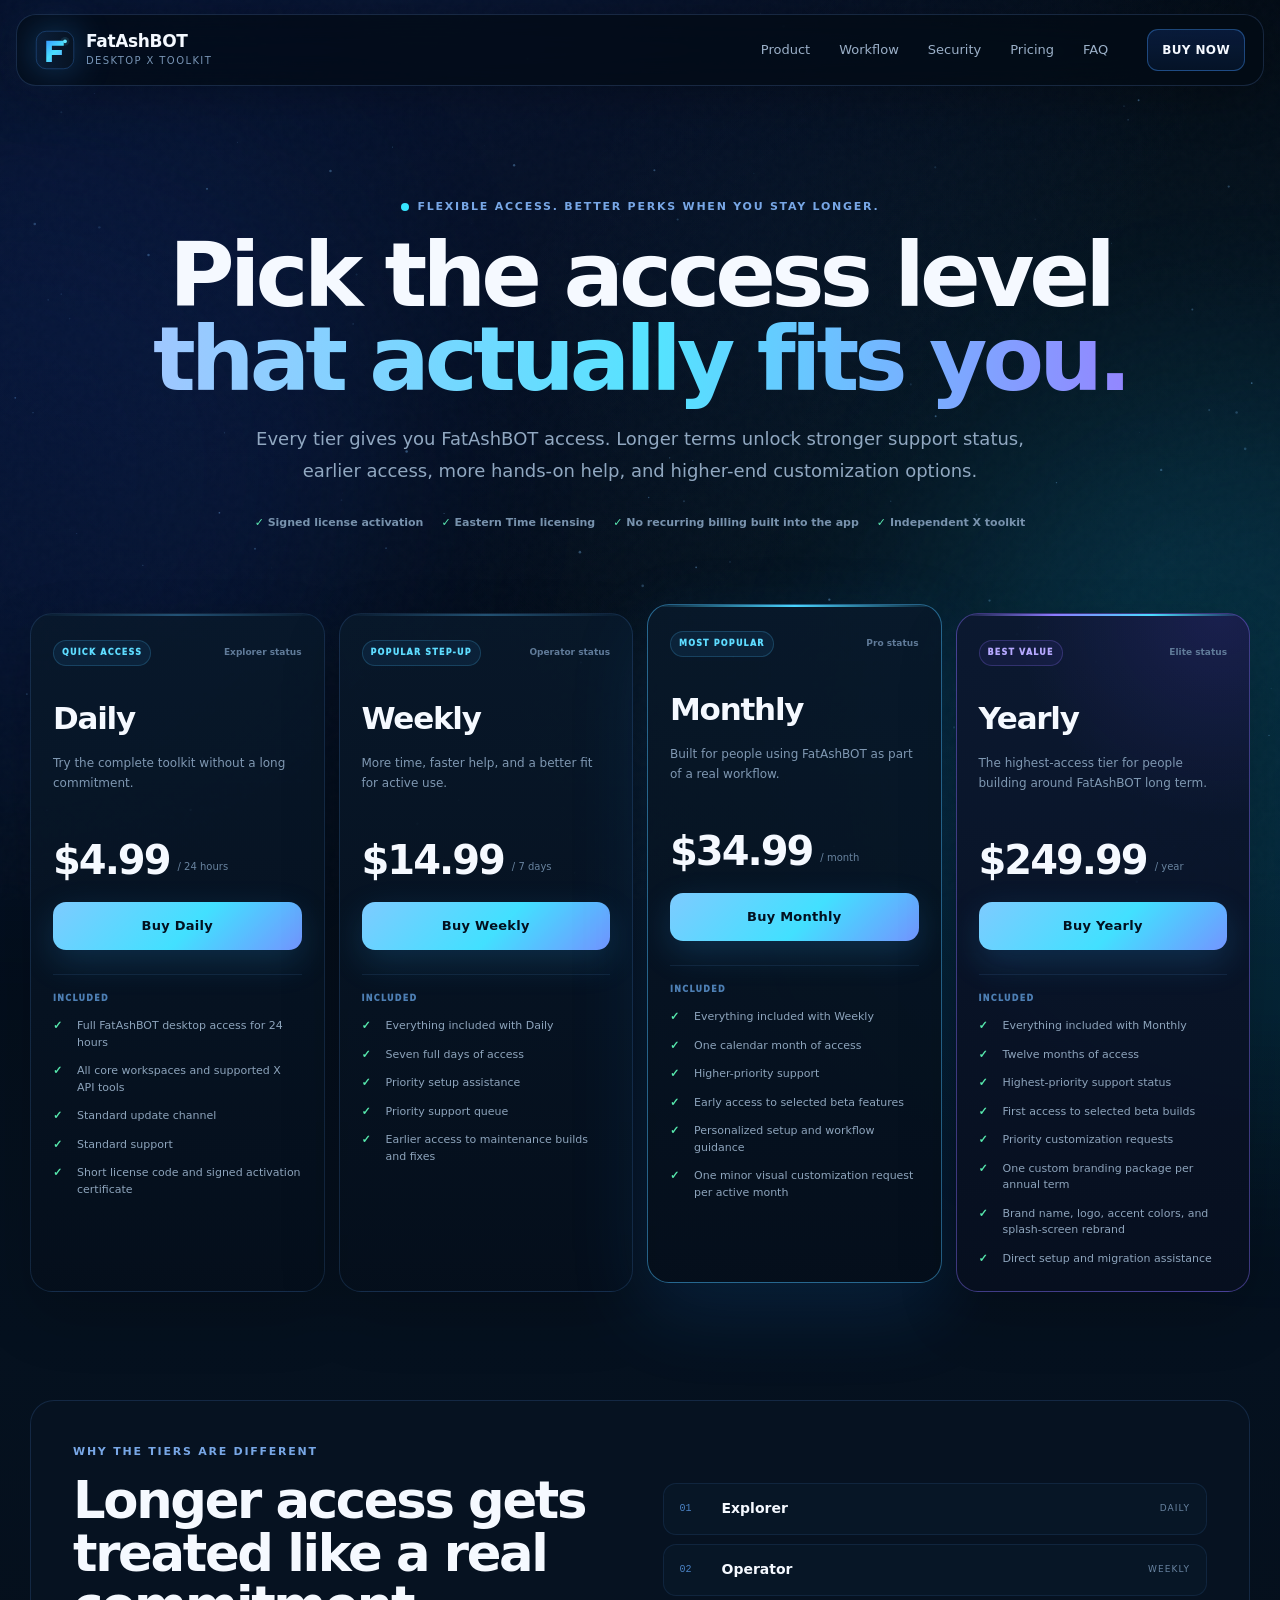
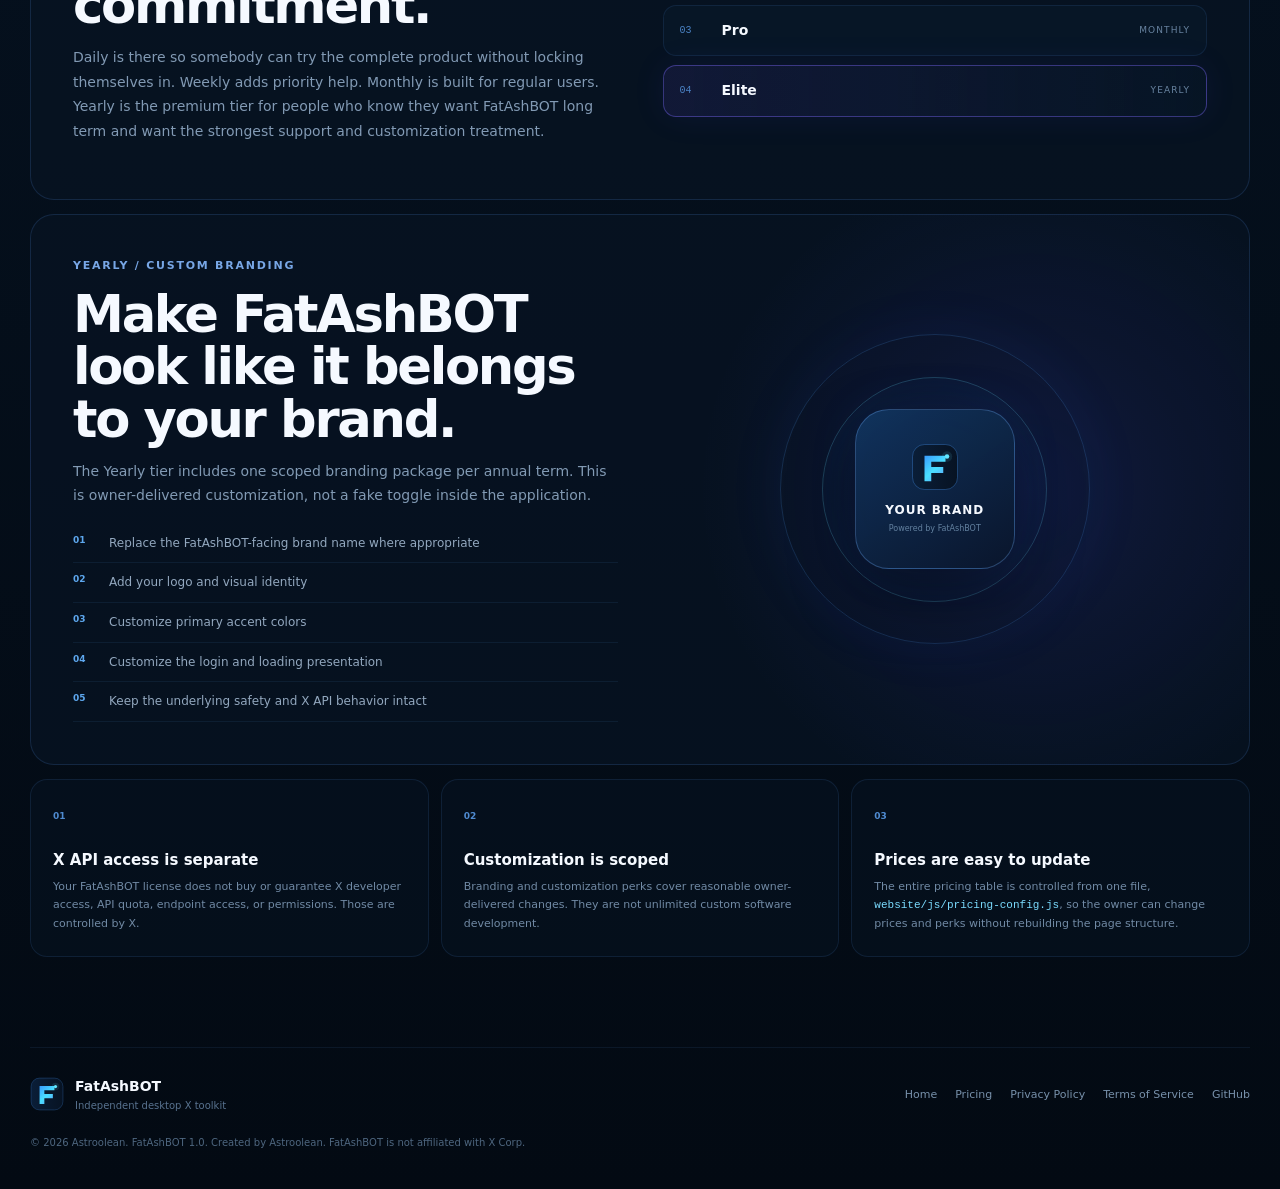
==== website/pricing/index.html @ 31c079de "Add files via upload" ====
<!doctype html>
<html lang="en">
<head>
  <meta charset="utf-8">
  <meta name="author" content="Astroolean">
  <meta name="viewport" content="width=device-width, initial-scale=1">
  <meta name="theme-color" content="#061120">
  <meta name="description" content="Choose FatAshBOT access from Daily, Weekly, Monthly, and Yearly licensing tiers, with better support, customization, and brand services at longer terms.">
  <meta property="og:title" content="FatAshBOT Pricing">
  <meta property="og:description" content="Flexible FatAshBOT licensing from one day to one year, with premium perks for longer-term users.">
  <meta property="og:type" content="website">
  <meta property="og:url" content="https://astroolean.github.io/website/pricing/">
  <meta property="og:image" content="https://astroolean.github.io/website/assets/og-card.svg">
  <link rel="canonical" href="https://astroolean.github.io/website/pricing/">
  <title>Pricing — FatAshBOT 1.0 by Astroolean</title>
  <link rel="icon" href="../assets/favicon.svg" type="image/svg+xml">
  <link rel="stylesheet" href="../css/styles.css">
</head>
<body>
  <div class="page-noise" aria-hidden="true"></div>
  <canvas id="starfield" aria-hidden="true"></canvas>
  <div class="aurora aurora-a" aria-hidden="true"></div>
  <div class="aurora aurora-b" aria-hidden="true"></div>

  <header class="site-header">
    <a class="brand" href="../../index.html" aria-label="FatAshBOT home">
      <img src="../assets/logo.svg" alt="" width="40" height="40">
      <span><strong>FatAshBOT</strong><small>Desktop X Toolkit</small></span>
    </a>
    <nav class="nav" aria-label="Primary navigation">
      <a href="../../index.html#product">Product</a>
      <a href="../../index.html#workflow">Workflow</a>
      <a href="../../index.html#security">Security</a>
      <a href="./" aria-current="page">Pricing</a>
      <a href="../../index.html#faq">FAQ</a>
    </nav>
    <a class="header-cta current" href="./">BUY NOW</a>
    <button class="menu-button" type="button" aria-label="Open navigation" aria-expanded="false"><span></span><span></span><span></span></button>
  </header>

  <main class="pricing-main">
    <section class="pricing-hero shell reveal">
      <div class="eyebrow"><span class="pulse"></span> Flexible access. Better perks when you stay longer.</div>
      <h1>Pick the access level<br><span>that actually fits you.</span></h1>
      <p>Every tier gives you FatAshBOT access. Longer terms unlock stronger support status, earlier access, more hands-on help, and higher-end customization options.</p>
      <div class="pricing-trust">
        <span>✓ Signed license activation</span><span>✓ Eastern Time licensing</span><span>✓ No recurring billing built into the app</span><span>✓ Independent X toolkit</span>
      </div>
    </section>

    <section class="pricing-shell shell">
      <div class="pricing-grid" data-pricing-grid></div>
    </section>

    <section class="tier-philosophy shell reveal">
      <div>
        <div class="kicker">WHY THE TIERS ARE DIFFERENT</div>
        <h2>Longer access gets treated like a real commitment.</h2>
        <p>Daily is there so somebody can try the complete product without locking themselves in. Weekly adds priority help. Monthly is built for regular users. Yearly is the premium tier for people who know they want FatAshBOT long term and want the strongest support and customization treatment.</p>
      </div>
      <div class="tier-ladder">
        <div><span>01</span><strong>Explorer</strong><small>Daily</small></div>
        <div><span>02</span><strong>Operator</strong><small>Weekly</small></div>
        <div><span>03</span><strong>Pro</strong><small>Monthly</small></div>
        <div class="active"><span>04</span><strong>Elite</strong><small>Yearly</small></div>
      </div>
    </section>

    <section class="brand-service shell reveal">
      <div class="brand-service-copy">
        <div class="kicker">YEARLY / CUSTOM BRANDING</div>
        <h2>Make FatAshBOT look like it belongs to your brand.</h2>
        <p>The Yearly tier includes one scoped branding package per annual term. This is owner-delivered customization, not a fake toggle inside the application.</p>
        <ul>
          <li><span>01</span>Replace the FatAshBOT-facing brand name where appropriate</li>
          <li><span>02</span>Add your logo and visual identity</li>
          <li><span>03</span>Customize primary accent colors</li>
          <li><span>04</span>Customize the login and loading presentation</li>
          <li><span>05</span>Keep the underlying safety and X API behavior intact</li>
        </ul>
      </div>
      <div class="brand-orbit" aria-hidden="true">
        <div class="brand-orbit-ring ring-a"></div><div class="brand-orbit-ring ring-b"></div>
        <div class="brand-core"><img src="../assets/logo.svg" alt=""><strong>YOUR BRAND</strong><small>Powered by FatAshBOT</small></div>
      </div>
    </section>

    <section class="pricing-notes shell reveal">
      <article><span>01</span><h3>X API access is separate</h3><p>Your FatAshBOT license does not buy or guarantee X developer access, API quota, endpoint access, or permissions. Those are controlled by X.</p></article>
      <article><span>02</span><h3>Customization is scoped</h3><p>Branding and customization perks cover reasonable owner-delivered changes. They are not unlimited custom software development.</p></article>
      <article><span>03</span><h3>Prices are easy to update</h3><p>The entire pricing table is controlled from one file, <code>website/js/pricing-config.js</code>, so the owner can change prices and perks without rebuilding the page structure.</p></article>
    </section>
  </main>

  <div class="purchase-overlay" data-purchase-panel hidden>
    <div class="purchase-dialog" tabindex="-1">
      <button class="dialog-close" type="button" data-close-purchase aria-label="Close">×</button>
      <span class="purchase-kicker">SELECTED ACCESS</span>
      <h2 data-selected-tier>FatAshBOT</h2>
      <p data-selected-detail></p>
      <div class="purchase-callout">Your license is issued through the FatAshBOT Owner License Manager and delivered as a short license code plus signed activation certificate.</div>
      <div class="purchase-actions">
        <a class="button button-primary" data-contact-purchase target="_blank" rel="noreferrer">Contact Astroolean</a>
        <button class="button button-secondary" type="button" data-close-purchase>Keep comparing</button>
      </div>
    </div>
  </div>

  <footer class="site-footer shell">
    <div class="footer-brand"><img src="../assets/logo.svg" alt="" width="34" height="34"><div><strong>FatAshBOT</strong><small>Independent desktop X toolkit</small></div></div>
    <div class="footer-links"><a href="../../index.html">Home</a><a href="./">Pricing</a><a href="../privacy/">Privacy Policy</a><a href="../terms/">Terms of Service</a><a href="https://github.com/astroolean" target="_blank" rel="noreferrer">GitHub</a></div>
    <p>© <span id="year"></span> Astroolean. FatAshBOT 1.0. Created by Astroolean. FatAshBOT is not affiliated with X Corp.</p>
  </footer>

  <script src="../js/pricing-config.js"></script>
  <script src="../js/script.js"></script>
  <script src="../js/pricing.js"></script>
</body>
</html>
---- website/css/styles.css ----
:root {
  --bg: #040b14;
  --bg2: #071323;
  --panel: rgba(8, 21, 37, 0.78);
  --panel-strong: #09192b;
  --line: rgba(98, 160, 255, 0.20);
  --line-strong: rgba(72, 147, 255, 0.45);
  --text: #f5f9ff;
  --muted: #93a9c2;
  --blue: #4c8dff;
  --blue2: #2467ff;
  --cyan: #37e5ff;
  --violet: #786dff;
  --green: #54f0ad;
  --danger: #ff5a78;
  --max: 1220px;
  --radius: 24px;
  --shadow: 0 30px 80px rgba(0,0,0,.45);
}
* { box-sizing: border-box; }
html { scroll-behavior: smooth; }
body {
  margin: 0;
  color: var(--text);
  background:
    radial-gradient(circle at 25% -10%, rgba(39, 99, 255, .18), transparent 30%),
    radial-gradient(circle at 90% 20%, rgba(41, 218, 255, .08), transparent 28%),
    linear-gradient(180deg, #030913 0%, #05111f 48%, #030a13 100%);
  font-family: Inter, ui-sans-serif, system-ui, -apple-system, BlinkMacSystemFont, "Segoe UI", sans-serif;
  line-height: 1.55;
  overflow-x: hidden;
}
a { color: inherit; text-decoration: none; }
button, input { font: inherit; }
::selection { background: rgba(55,229,255,.25); color: #fff; }
.shell { width: min(calc(100% - 40px), var(--max)); margin-inline: auto; }
#starfield { position: fixed; inset: 0; width: 100%; height: 100%; z-index: -5; opacity: .6; }
.page-noise { position: fixed; inset: 0; pointer-events:none; z-index:-1; opacity:.025; background-image:url("data:image/svg+xml,%3Csvg viewBox='0 0 160 160' xmlns='http://www.w3.org/2000/svg'%3E%3Cfilter id='n'%3E%3CfeTurbulence type='fractalNoise' baseFrequency='.85' numOctaves='3' stitchTiles='stitch'/%3E%3C/filter%3E%3Crect width='100%25' height='100%25' filter='url(%23n)' opacity='.8'/%3E%3C/svg%3E"); }
.aurora { position: fixed; width: 720px; height: 720px; border-radius:50%; filter: blur(120px); z-index:-4; opacity:.11; pointer-events:none; }
.aurora-a { background:#2058ff; top:12%; left:-340px; }
.aurora-b { background:#00c9ff; right:-360px; top:44%; }
.site-header {
  width: min(calc(100% - 32px), 1320px);
  height: 72px;
  margin: 14px auto 0;
  padding: 0 18px;
  display:flex; align-items:center; gap:28px;
  border:1px solid rgba(119,166,255,.18);
  background:rgba(3,11,21,.76);
  backdrop-filter: blur(22px) saturate(1.2);
  border-radius:20px;
  position: sticky; top: 12px; z-index: 100;
  box-shadow: 0 12px 50px rgba(0,0,0,.25);
}
.brand { display:flex; align-items:center; gap:11px; min-width:220px; }
.brand img { filter: drop-shadow(0 0 18px rgba(51,156,255,.35)); }
.brand span { display:flex; flex-direction:column; line-height:1.05; }
.brand strong { font-size:17px; letter-spacing:-.02em; }
.brand small { color:#7894b4; font-size:10px; text-transform:uppercase; letter-spacing:.14em; margin-top:5px; }
.nav { margin-left:auto; display:flex; gap:7px; }
.nav a { color:#9bb0c8; font-size:13px; padding:10px 11px; border-radius:10px; transition:.2s ease; }
.nav a:hover { color:#fff; background:rgba(71,128,255,.10); }
.header-cta { font-size:12px; font-weight:800; letter-spacing:.03em; padding:11px 14px; border-radius:11px; border:1px solid rgba(70,155,255,.38); background:linear-gradient(180deg,rgba(45,112,255,.16),rgba(45,112,255,.08)); }
.menu-button { display:none; width:42px;height:42px;border:0;border-radius:10px;background:rgba(255,255,255,.06);padding:10px; }
.menu-button span { display:block;height:2px;background:#cfe3ff;margin:4px 0;border-radius:2px; }
.hero { min-height: 760px; display:grid; grid-template-columns: 1.02fr .98fr; gap:52px; align-items:center; padding:92px 0 74px; }
.hero-copy { position:relative; z-index:2; }
.eyebrow, .kicker { display:flex; align-items:center; gap:9px; color:#78a7e6; font-size:11px; font-weight:800; letter-spacing:.16em; text-transform:uppercase; }
.pulse { width:8px;height:8px;border-radius:50%;background:var(--cyan); box-shadow:0 0 0 0 rgba(55,229,255,.45); animation:pulse 2.2s infinite; }
@keyframes pulse { 70%{box-shadow:0 0 0 8px rgba(55,229,255,0)} 100%{box-shadow:0 0 0 0 rgba(55,229,255,0)} }
.hero h1 { margin:18px 0 22px; font-size: clamp(54px, 6.5vw, 88px); line-height:.94; letter-spacing:-.055em; max-width:780px; }
.hero h1 span { background:linear-gradient(90deg,#a6cbff 5%,#55ddff 55%,#7e8dff 100%); -webkit-background-clip:text; background-clip:text; color:transparent; text-shadow:0 0 50px rgba(70,163,255,.10); }
.hero-lead { max-width:680px; color:#9bb0c7; font-size:18px; line-height:1.75; }
.hero-actions { display:flex; gap:12px; flex-wrap:wrap; margin:30px 0 30px; }
.button { display:inline-flex; align-items:center; justify-content:center; min-height:48px; padding:0 19px; border-radius:13px; font-size:13px; font-weight:850; letter-spacing:.02em; transition: transform .2s ease, border-color .2s ease, box-shadow .2s ease; }
.button:hover { transform:translateY(-2px); }
.button-primary { color:#031120; background:linear-gradient(135deg,#7ecbff,#42e0ff 55%,#7395ff); box-shadow:0 12px 34px rgba(46,173,255,.18); }
.button-secondary { border:1px solid rgba(103,160,255,.28); background:rgba(12,30,51,.55); color:#c8d9ef; }
.hero-trust { display:flex; gap:18px; flex-wrap:wrap; color:#7790aa; font-size:11px; font-weight:700; }
.hero-trust span { display:flex;align-items:center;gap:7px; }
.hero-trust i { width:5px;height:5px;border-radius:50%;background:#3fcaff;box-shadow:0 0 10px rgba(63,202,255,.8); }
.signal-strip { border-top:1px solid rgba(73,134,220,.12);border-bottom:1px solid rgba(73,134,220,.12);background:rgba(5,15,27,.58);overflow:hidden; }
.signal-track { max-width:1400px;margin:auto;min-height:56px;display:flex;align-items:center;justify-content:space-around;gap:16px;padding:0 20px;color:#547391;font-size:10px;font-weight:850;letter-spacing:.18em;white-space:nowrap }.signal-track b{color:#1b6c9a;font-size:6px}
.section { padding:118px 0; }
.section-heading { max-width:760px; margin-bottom:42px; }.section-heading h2,.detail-copy h2,.cta-section h2{font-size:clamp(38px,5vw,62px);line-height:1.02;letter-spacing:-.045em;margin:14px 0 18px}.section-heading p,.detail-copy>p,.cta-section p{color:#8fa6bf;font-size:17px;line-height:1.75}
.feature-grid { display:grid;grid-template-columns:repeat(4,1fr);gap:12px; }.feature-card{min-height:220px;padding:22px;border:1px solid var(--line);background:linear-gradient(180deg,rgba(9,25,44,.76),rgba(6,17,30,.78));border-radius:18px;position:relative;overflow:hidden;transition:.25s ease}.feature-card:after{content:"";position:absolute;inset:auto 0 0;height:2px;background:linear-gradient(90deg,transparent,rgba(67,204,255,.55),transparent);opacity:0;transition:.25s}.feature-card:hover{transform:translateY(-4px);border-color:rgba(72,165,255,.38);box-shadow:0 20px 48px rgba(0,0,0,.25)}.feature-card:hover:after{opacity:1}.feature-index{color:#4b8edb;font-family:ui-monospace,SFMono-Regular,Menlo,monospace;font-size:11px;font-weight:800}.feature-card h3{font-size:18px;margin:28px 0 9px}.feature-card p{margin:0;color:#7e96b0;font-size:13px;line-height:1.7}
.workflow-board { position:relative; display:grid;gap:10px; }.workflow-line{position:absolute;left:25px;top:28px;bottom:28px;width:1px;background:linear-gradient(#3cb8ff,rgba(67,141,255,.16),#5369ff);box-shadow:0 0 18px rgba(58,158,255,.25)}.workflow-board article{position:relative;display:grid;grid-template-columns:50px 1fr;gap:18px;padding:20px 22px 20px 0;border-bottom:1px solid rgba(83,135,203,.11)}.workflow-board article>span{width:50px;height:50px;display:grid;place-items:center;background:#071526;border:1px solid rgba(70,153,255,.30);border-radius:50%;font-size:10px;color:#6ecbff;z-index:2}.workflow-board h3{margin:2px 0 5px;font-size:20px}.workflow-board p{margin:0;color:#7e95af;font-size:14px}
.security-layout { display:grid;grid-template-columns:repeat(4,1fr);gap:12px; }.security-panel{padding:25px;border:1px solid rgba(88,151,236,.16);background:rgba(6,19,34,.74);border-radius:18px}.security-icon{width:40px;height:40px;display:grid;place-items:center;border-radius:11px;background:rgba(52,141,255,.10);border:1px solid rgba(65,163,255,.25);color:#73d5ff;font-size:18px}.security-panel h3{font-size:17px;margin:28px 0 8px}.security-panel p{color:#829ab4;font-size:13px;margin:0;line-height:1.7}.compliance-note{margin-top:14px;padding:22px 24px;border:1px solid rgba(255,190,72,.18);background:linear-gradient(90deg,rgba(86,57,13,.15),rgba(20,22,29,.35));border-radius:18px;display:flex;gap:28px;align-items:center}.compliance-note div{max-width:50%;display:flex;flex-direction:column;gap:4px}.compliance-note span{font-size:9px;color:#ffbd5b;letter-spacing:.16em;font-weight:900}.compliance-note strong{font-size:13px}.compliance-note p{margin:0;color:#9b8e78;font-size:12px}
.architecture-card { border:1px solid rgba(84,150,238,.18);background:radial-gradient(circle at 50% 0%,rgba(50,112,255,.11),transparent 42%),rgba(5,15,27,.68);border-radius:24px;padding:30px;display:flex;align-items:center;gap:25px;box-shadow:inset 0 1px rgba(255,255,255,.025)}.arch-path{width:70px;height:1px;background:linear-gradient(90deg,#4379ff,#45e2ff);position:relative}.arch-path:after{content:"";position:absolute;width:6px;height:6px;border-radius:50%;background:#46dfff;right:-2px;top:-2px;box-shadow:0 0 14px #46dfff}.arch-cluster{flex:1;display:grid;grid-template-columns:repeat(3,1fr);gap:10px}.arch-node{padding:18px;border:1px solid rgba(78,145,232,.17);background:#081728;border-radius:14px;display:flex;flex-direction:column}.arch-user{min-width:210px;padding:26px}.arch-node span{font-size:8px;color:#4484cf;font-weight:900}.arch-node strong{font-size:14px;margin:10px 0 2px}.arch-node small{color:#5f7895;font-size:10px}
.detail-band { display:grid;grid-template-columns:1fr .92fr;gap:70px;align-items:center; }.detail-copy ul{list-style:none;padding:0;margin:28px 0 0;display:grid;gap:12px}.detail-copy li{display:grid;grid-template-columns:30px 1fr;gap:12px;color:#91a6bd;font-size:14px;padding-bottom:12px;border-bottom:1px solid rgba(86,137,203,.10)}.detail-copy li span{color:#49bfff;font-size:9px;font-weight:900;padding-top:3px}.detail-visual{position:relative}.mini-window{border:1px solid rgba(73,149,246,.25);background:linear-gradient(180deg,#0a1b2e,#06111e);border-radius:20px;padding:24px;box-shadow:var(--shadow);position:relative;overflow:hidden}.mini-window:before{content:"";position:absolute;width:260px;height:260px;border-radius:50%;background:#245dff;filter:blur(100px);opacity:.13;right:-100px;top:-110px}.mini-top{display:flex;justify-content:space-between;color:#6b87a4;font-size:9px;text-transform:uppercase;letter-spacing:.12em}.mini-top b{color:#53c9ff}.mini-window h3{font-size:25px;margin:32px 0 10px}.mini-window>p{color:#8199b3;font-size:13px}.mini-rule{height:1px;background:rgba(80,146,230,.14);margin:22px 0 8px}.mini-row{display:flex;justify-content:space-between;padding:12px 0;border-bottom:1px solid rgba(80,146,230,.09);font-size:12px;color:#849ab2}.mini-row strong{color:#ff6b82;font-size:10px;letter-spacing:.08em}.mini-row strong.good{color:#51e7ad}
.faq-list { display:grid;gap:9px; }.faq details{border:1px solid rgba(82,143,222,.14);background:rgba(7,19,34,.72);border-radius:14px;padding:0 18px}.faq summary{cursor:pointer;list-style:none;padding:18px 2px;font-weight:750;font-size:14px;display:flex;justify-content:space-between;align-items:center}.faq summary:after{content:"+";color:#52bfff;font-size:20px;font-weight:400}.faq details[open] summary:after{content:"–"}.faq details p{margin:0 0 20px;color:#8197af;font-size:13px;max-width:900px}.faq summary::-webkit-details-marker{display:none}
.cta-section { margin-top:45px;margin-bottom:80px;padding:46px 48px;border:1px solid rgba(89,164,255,.23);background:radial-gradient(circle at 90% 50%,rgba(49,189,255,.13),transparent 24%),linear-gradient(120deg,rgba(18,48,87,.78),rgba(7,18,31,.92));border-radius:26px;display:flex;align-items:center;justify-content:space-between;gap:30px}.cta-section h2{font-size:clamp(34px,4vw,53px);margin-bottom:14px}.cta-section p{font-size:14px;max-width:700px}
.site-footer { padding:28px 0 38px;border-top:1px solid rgba(80,136,205,.11);display:grid;grid-template-columns:1fr auto;gap:22px;align-items:center}.footer-brand{display:flex;align-items:center;gap:11px}.footer-brand div{display:flex;flex-direction:column}.footer-brand strong{font-size:14px}.footer-brand small{color:#58728f;font-size:10px}.footer-links{display:flex;gap:18px;color:#7790aa;font-size:11px}.footer-links a:hover{color:#fff}.site-footer>p{grid-column:1/-1;margin:0;color:#4e667f;font-size:10px}
.reveal { opacity:0; transform:translateY(18px); transition:opacity .7s ease,transform .7s ease; }.reveal.visible{opacity:1;transform:none}
.legal-page { min-height:100vh; padding:72px 0; }.legal-wrap{max-width:850px;margin:auto;padding:0 24px}.legal-back{display:inline-flex;align-items:center;gap:8px;color:#79b7ef;font-size:12px;margin-bottom:35px}.legal-wrap h1{font-size:48px;letter-spacing:-.04em;margin:0 0 12px}.legal-updated{color:#6f86a1;font-size:12px}.legal-wrap article{margin-top:35px;border:1px solid rgba(78,143,230,.17);background:rgba(7,20,35,.78);border-radius:20px;padding:30px}.legal-wrap h2{font-size:18px;margin:28px 0 8px}.legal-wrap h2:first-child{margin-top:0}.legal-wrap p,.legal-wrap li{color:#8da2ba;font-size:14px;line-height:1.8}.legal-wrap a{color:#60c8ff}
@media(max-width:1050px){.nav{display:none}.hero{grid-template-columns:1fr;padding-top:70px}.hero-copy{max-width:820px}.feature-grid,.security-layout{grid-template-columns:repeat(2,1fr)}.detail-band{grid-template-columns:1fr}.architecture-card{flex-direction:column;align-items:stretch}.arch-path{width:1px;height:45px;margin:auto;background:linear-gradient(#4379ff,#45e2ff)}.arch-path:after{right:-2px;top:auto;bottom:-2px}.arch-user{min-width:0}.menu-button{display:block;margin-left:auto}.header-cta{display:none}.site-header.open .nav{position:absolute;display:flex;flex-direction:column;left:12px;right:12px;top:78px;padding:12px;border:1px solid rgba(93,155,240,.2);background:#06111f;border-radius:14px;box-shadow:0 20px 50px rgba(0,0,0,.4)}}
@media(max-width:720px){.shell{width:min(calc(100% - 24px),var(--max))}.site-header{width:calc(100% - 18px);height:64px;margin-top:8px}.brand small{display:none}.hero{min-height:auto;padding:64px 0}.hero h1{font-size:clamp(49px,15vw,70px)}.hero-lead{font-size:15px}.hero-trust{display:grid;grid-template-columns:1fr 1fr}.feature-grid,.security-layout,.arch-cluster{grid-template-columns:1fr}.section{padding:78px 0}.section-heading h2,.detail-copy h2,.cta-section h2{font-size:38px}.compliance-note{flex-direction:column;align-items:flex-start}.compliance-note div{max-width:none}.architecture-card{padding:18px}.cta-section{padding:30px 24px;flex-direction:column;align-items:flex-start}.site-footer{grid-template-columns:1fr}.footer-links{flex-wrap:wrap}.signal-track{justify-content:flex-start;overflow:hidden}.hero-actions .button{width:100%}}
@media(prefers-reduced-motion:reduce){html{scroll-behavior:auto}.pulse{animation:none}.reveal{opacity:1;transform:none;transition:none}}

/* Product signal hero, intentionally not a mock application screenshot. */
.hero-signal{position:relative;min-height:540px;display:grid;place-items:center}.signal-halo{position:absolute;width:78%;height:72%;border-radius:50%;background:radial-gradient(circle,rgba(41,146,255,.24),rgba(45,89,255,.06) 45%,transparent 72%);filter:blur(38px)}.signal-card{position:relative;width:100%;max-width:560px;padding:28px;border:1px solid rgba(111,174,255,.25);background:linear-gradient(160deg,rgba(11,30,51,.94),rgba(4,13,24,.96));border-radius:26px;box-shadow:0 42px 100px rgba(0,0,0,.48),inset 0 1px rgba(255,255,255,.04);overflow:hidden}.signal-card:before{content:"";position:absolute;inset:0;background:linear-gradient(120deg,transparent 0 42%,rgba(75,204,255,.045) 50%,transparent 58%);pointer-events:none}.signal-card-head{display:flex;align-items:center;justify-content:space-between;padding-bottom:22px;border-bottom:1px solid rgba(95,154,234,.14)}.signal-card-head>div{display:flex;flex-direction:column;gap:4px}.signal-card-head span,.signal-copy small,.signal-access small{color:#4d92d9;font-size:9px;font-weight:900;letter-spacing:.18em}.signal-card-head strong{font-size:14px}.signal-card-head em{font-style:normal;color:#6de8ff;border:1px solid rgba(79,206,255,.25);background:rgba(39,150,255,.08);padding:7px 10px;border-radius:999px;font-size:9px;font-weight:900;letter-spacing:.12em}.signal-main{display:grid;grid-template-columns:94px 1fr;gap:22px;align-items:center;padding:30px 0}.signal-mark-wrap{width:94px;height:94px;border-radius:24px;display:grid;place-items:center;border:1px solid rgba(73,184,255,.28);background:radial-gradient(circle at 30% 20%,rgba(72,200,255,.2),rgba(18,66,124,.4) 42%,rgba(6,20,37,.92));box-shadow:0 0 45px rgba(43,148,255,.14)}.signal-mark-wrap img{width:58px;height:58px;filter:drop-shadow(0 0 20px rgba(70,200,255,.32))}.signal-copy h3{font-size:24px;line-height:1.08;letter-spacing:-.03em;margin:8px 0}.signal-copy p{font-size:12px;color:#7892ad;line-height:1.65;margin:0}.signal-stats{display:grid;grid-template-columns:1fr 1fr;gap:10px}.signal-stats article{padding:17px;border:1px solid rgba(88,150,232,.14);background:rgba(6,20,35,.62);border-radius:14px;display:flex;flex-direction:column;gap:3px}.signal-stats strong{font-size:15px;color:#dff1ff}.signal-stats span{font-size:9px;color:#607d9b;text-transform:uppercase;letter-spacing:.1em}.signal-access{margin-top:18px;padding:16px 17px;border:1px solid rgba(66,204,255,.2);background:linear-gradient(90deg,rgba(33,121,210,.12),rgba(31,51,104,.1));border-radius:14px;display:flex;justify-content:space-between;gap:16px;align-items:center}.signal-access>div{display:flex;flex-direction:column;gap:3px}.signal-access strong{font-size:11px}.signal-access a{font-size:10px;font-weight:900;color:#75ddff;text-transform:uppercase;letter-spacing:.08em}.signal-access a span{display:inline-block;margin-left:5px;transition:transform .2s}.signal-access a:hover span{transform:translateX(4px)}

/* Pricing */
.pricing-main{padding-bottom:90px}.pricing-hero{padding:112px 0 56px;text-align:center}.pricing-hero .eyebrow{justify-content:center}.pricing-hero h1{font-size:clamp(54px,7vw,92px);line-height:.94;letter-spacing:-.055em;margin:18px auto 22px;max-width:1000px}.pricing-hero h1 span{background:linear-gradient(90deg,#9fc7ff,#55e3ff 52%,#9386ff);-webkit-background-clip:text;background-clip:text;color:transparent}.pricing-hero>p{max-width:820px;margin:0 auto;color:#91a8c1;font-size:18px;line-height:1.75}.pricing-trust{margin:28px auto 0;display:flex;justify-content:center;gap:18px;flex-wrap:wrap;color:#7892ad;font-size:11px;font-weight:750}.pricing-trust span::first-letter{color:#5be8b1}.pricing-shell{padding:25px 0 88px}.pricing-grid{display:grid;grid-template-columns:repeat(4,1fr);gap:14px;align-items:stretch}.price-card{position:relative;min-width:0;padding:26px 22px 24px;border:1px solid rgba(93,153,235,.17);background:linear-gradient(180deg,rgba(9,25,43,.88),rgba(5,15,27,.9));border-radius:22px;box-shadow:0 24px 60px rgba(0,0,0,.18);overflow:hidden}.price-card:before{content:"";position:absolute;inset:0 0 auto;height:2px;background:linear-gradient(90deg,transparent,rgba(85,191,255,.35),transparent)}.price-card.featured{border-color:rgba(73,191,255,.48);transform:translateY(-9px);box-shadow:0 28px 80px rgba(22,111,202,.16)}.price-card.featured:before{background:linear-gradient(90deg,transparent,#49d5ff,transparent)}.price-card.premium{border-color:rgba(136,112,255,.42);background:radial-gradient(circle at 90% 0%,rgba(110,74,255,.14),transparent 28%),linear-gradient(180deg,rgba(12,24,48,.94),rgba(7,15,31,.93))}.price-card.premium:before{background:linear-gradient(90deg,transparent,#8c7bff,#4bdcff,transparent)}.price-card-top{display:flex;justify-content:space-between;gap:10px;align-items:center}.price-badge{font-size:8px;font-weight:950;letter-spacing:.15em;color:#5edcff;border:1px solid rgba(80,198,255,.2);background:rgba(54,160,255,.08);padding:6px 8px;border-radius:999px}.price-card.premium .price-badge{color:#b6a9ff;border-color:rgba(143,118,255,.25);background:rgba(115,85,255,.08)}.tier-status{font-size:9px;color:#607b99;font-weight:800}.price-card h2{font-size:31px;letter-spacing:-.04em;margin:28px 0 7px}.tier-kicker{min-height:64px;color:#7f98b2;font-size:12px;line-height:1.65}.price-line{display:flex;align-items:flex-end;gap:8px;margin:22px 0}.price-line strong{font-size:40px;line-height:1;letter-spacing:-.05em}.price-line span{font-size:10px;color:#68839f;padding-bottom:5px}.tier-buy{width:100%}.perk-divider{height:1px;background:rgba(86,143,218,.13);margin:24px 0 18px}.included-label{font-size:8px;letter-spacing:.16em;font-weight:950;color:#4d7fb4}.perk-list{list-style:none;margin:13px 0 0;padding:0;display:grid;gap:12px}.perk-list li{display:grid;grid-template-columns:17px 1fr;gap:7px;color:#8da4bc;font-size:11px;line-height:1.5}.perk-list li span{color:#57e9ae;font-weight:950}.tier-philosophy,.brand-service{margin-top:20px;padding:42px;border:1px solid rgba(88,151,236,.17);background:rgba(7,20,35,.72);border-radius:24px;display:grid;grid-template-columns:1fr 1fr;gap:45px;align-items:center}.tier-philosophy h2,.brand-service h2{font-size:clamp(34px,4vw,52px);line-height:1.02;letter-spacing:-.045em;margin:14px 0}.tier-philosophy p,.brand-service p{color:#829ab4;font-size:14px;line-height:1.75}.tier-ladder{display:grid;gap:9px}.tier-ladder div{display:grid;grid-template-columns:42px 1fr auto;align-items:center;padding:14px 16px;border:1px solid rgba(79,141,222,.13);background:#071626;border-radius:13px}.tier-ladder span{font-family:ui-monospace,SFMono-Regular,Menlo,monospace;color:#4b83c5;font-size:10px}.tier-ladder strong{font-size:14px}.tier-ladder small{font-size:9px;color:#6883a0;text-transform:uppercase;letter-spacing:.12em}.tier-ladder .active{border-color:rgba(126,105,255,.4);background:linear-gradient(90deg,rgba(79,64,173,.16),rgba(7,22,38,.9));box-shadow:0 0 34px rgba(92,77,255,.08)}.brand-service{margin-top:14px;background:radial-gradient(circle at 82% 50%,rgba(81,77,255,.13),transparent 32%),rgba(7,20,35,.72)}.brand-service ul{list-style:none;padding:0;margin:26px 0 0;display:grid;gap:10px}.brand-service li{display:grid;grid-template-columns:28px 1fr;gap:8px;border-bottom:1px solid rgba(83,140,215,.1);padding-bottom:10px;color:#93a8bf;font-size:12px}.brand-service li span{color:#5ea8ef;font-size:9px;font-weight:900}.brand-orbit{min-height:360px;position:relative;display:grid;place-items:center}.brand-orbit-ring{position:absolute;border-radius:50%;border:1px solid rgba(85,158,255,.18)}.ring-a{width:310px;height:310px;box-shadow:0 0 60px rgba(61,97,255,.07)}.ring-b{width:225px;height:225px;border-color:rgba(105,224,255,.22);box-shadow:inset 0 0 60px rgba(43,183,255,.05)}.brand-core{position:relative;width:160px;height:160px;border-radius:34px;border:1px solid rgba(112,175,255,.3);background:linear-gradient(145deg,rgba(17,53,96,.95),rgba(10,22,43,.96));display:flex;flex-direction:column;justify-content:center;align-items:center;box-shadow:0 25px 65px rgba(0,0,0,.35),0 0 50px rgba(73,121,255,.1)}.brand-core img{width:48px;margin-bottom:10px}.brand-core strong{font-size:12px;letter-spacing:.08em}.brand-core small{font-size:8px;color:#62809f;margin-top:4px}.pricing-notes{display:grid;grid-template-columns:repeat(3,1fr);gap:12px;padding:14px 0 0}.pricing-notes article{padding:22px;border:1px solid rgba(88,148,227,.13);background:rgba(6,18,32,.67);border-radius:17px}.pricing-notes span{font-size:9px;color:#4f8bd1;font-weight:900}.pricing-notes h3{font-size:15px;margin:22px 0 6px}.pricing-notes p{color:#718aa5;font-size:11px;line-height:1.7;margin:0}.pricing-notes code{color:#7bdcff}.purchase-overlay{position:fixed;inset:0;z-index:500;background:rgba(1,7,14,.78);backdrop-filter:blur(14px);display:grid;place-items:center;padding:22px;opacity:0;transition:opacity .18s ease}.purchase-overlay.open{opacity:1}.purchase-overlay[hidden]{display:none}.purchase-dialog{position:relative;width:min(100%,560px);padding:34px;border:1px solid rgba(90,169,255,.3);background:linear-gradient(160deg,#0a1d32,#06101e);border-radius:24px;box-shadow:0 40px 100px rgba(0,0,0,.55);outline:none}.dialog-close{position:absolute;right:16px;top:14px;width:36px;height:36px;border-radius:10px;border:1px solid rgba(104,155,220,.16);background:rgba(255,255,255,.04);color:#9bb4ce;font-size:22px;cursor:pointer}.purchase-kicker{font-size:9px;letter-spacing:.16em;color:#55cfff;font-weight:950}.purchase-dialog h2{font-size:34px;letter-spacing:-.04em;margin:12px 0 8px}.purchase-dialog>p{color:#879fb8;font-size:13px;line-height:1.7}.purchase-callout{margin:22px 0;padding:16px;border:1px solid rgba(67,190,255,.16);background:rgba(36,138,220,.08);border-radius:13px;color:#89a4be;font-size:11px;line-height:1.65}.purchase-actions{display:flex;gap:10px;flex-wrap:wrap}.purchase-actions button{cursor:pointer}

@media(max-width:1180px){.pricing-grid{grid-template-columns:repeat(2,1fr)}.price-card.featured{transform:none}}
@media(max-width:1050px){.hero-signal{min-height:0;max-width:760px;width:100%;margin:auto}.tier-philosophy,.brand-service{grid-template-columns:1fr}.brand-orbit{min-height:300px}}
@media(max-width:720px){.signal-main{grid-template-columns:1fr}.signal-mark-wrap{width:76px;height:76px}.signal-stats{grid-template-columns:1fr 1fr}.signal-access{align-items:flex-start;flex-direction:column}.pricing-hero{padding-top:75px}.pricing-hero h1{font-size:clamp(48px,14vw,68px)}.pricing-hero>p{font-size:15px}.pricing-grid{grid-template-columns:1fr}.price-card{padding:23px}.tier-philosophy,.brand-service{padding:27px 22px}.pricing-notes{grid-template-columns:1fr}.purchase-actions .button{width:100%}}
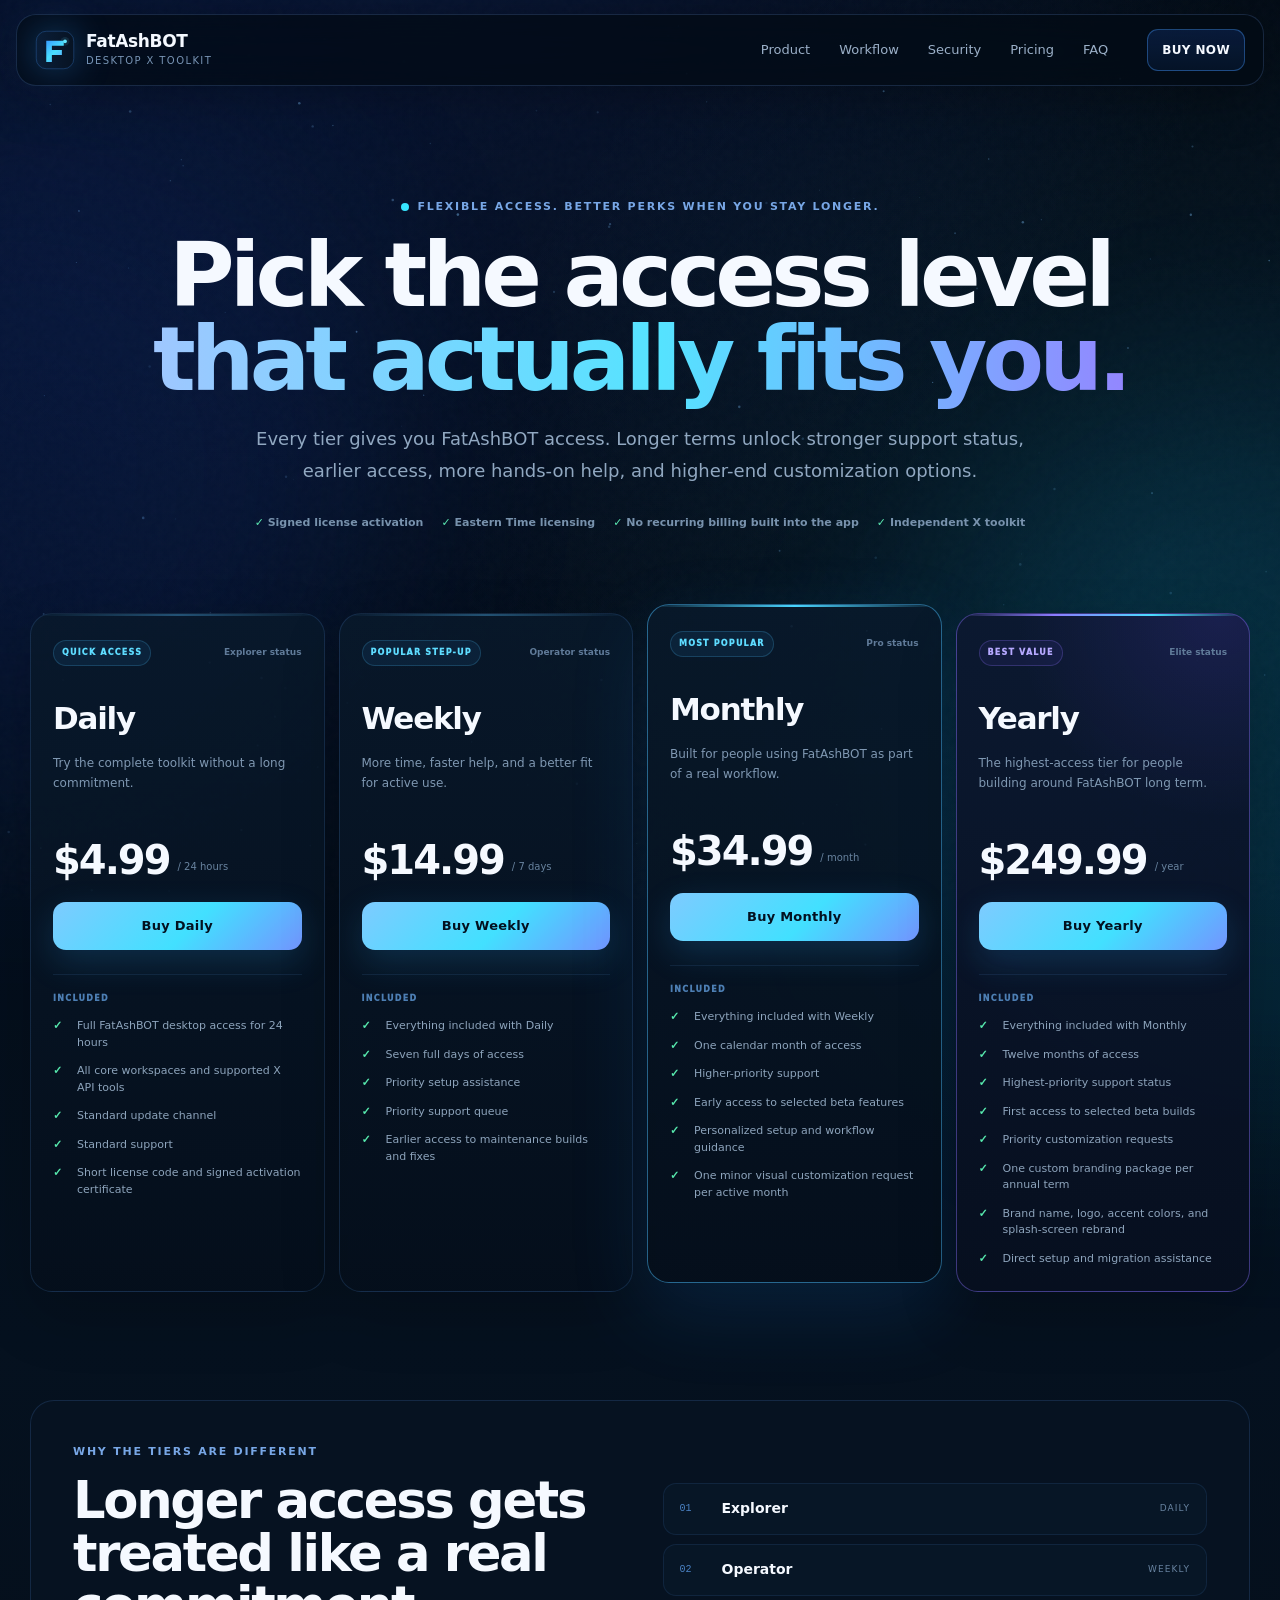
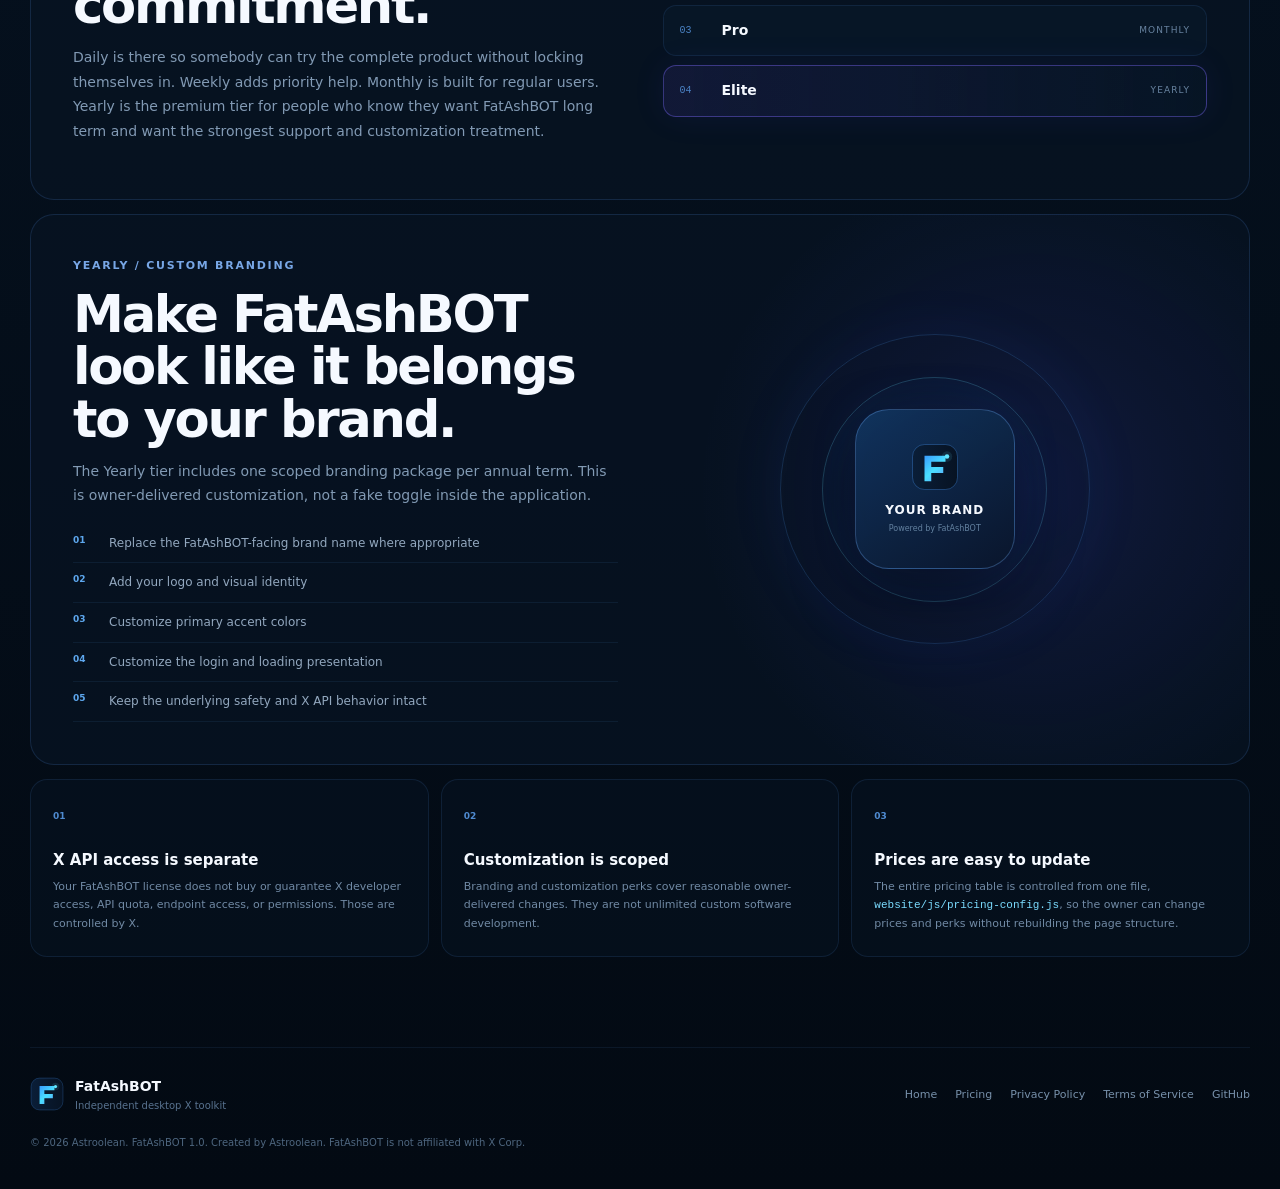
==== commit 9cb68631: "Add files via upload" ====
--- a/website/pricing/index.html
+++ b/website/pricing/index.html
@@ -1,119 +1,12 @@
 <!doctype html>
 <html lang="en">
 <head>
-  <meta charset="utf-8">
-  <meta name="author" content="Astroolean">
-  <meta name="viewport" content="width=device-width, initial-scale=1">
-  <meta name="theme-color" content="#061120">
-  <meta name="description" content="Choose FatAshBOT access from Daily, Weekly, Monthly, and Yearly licensing tiers, with better support, customization, and brand services at longer terms.">
-  <meta property="og:title" content="FatAshBOT Pricing">
-  <meta property="og:description" content="Flexible FatAshBOT licensing from one day to one year, with premium perks for longer-term users.">
-  <meta property="og:type" content="website">
-  <meta property="og:url" content="https://astroolean.github.io/website/pricing/">
-  <meta property="og:image" content="https://astroolean.github.io/website/assets/og-card.svg">
-  <link rel="canonical" href="https://astroolean.github.io/website/pricing/">
-  <title>Pricing — FatAshBOT 1.0 by Astroolean</title>
-  <link rel="icon" href="../assets/favicon.svg" type="image/svg+xml">
-  <link rel="stylesheet" href="../css/styles.css">
+<meta charset="utf-8">
+<meta name="viewport" content="width=device-width,initial-scale=1">
+<meta http-equiv="refresh" content="0; url=../pricing.html">
+<link rel="canonical" href="../pricing.html">
+<title>FatAshBOT | Redirecting</title>
+<script>location.replace('../pricing.html');</script>
 </head>
-<body>
-  <div class="page-noise" aria-hidden="true"></div>
-  <canvas id="starfield" aria-hidden="true"></canvas>
-  <div class="aurora aurora-a" aria-hidden="true"></div>
-  <div class="aurora aurora-b" aria-hidden="true"></div>
-
-  <header class="site-header">
-    <a class="brand" href="../../index.html" aria-label="FatAshBOT home">
-      <img src="../assets/logo.svg" alt="" width="40" height="40">
-      <span><strong>FatAshBOT</strong><small>Desktop X Toolkit</small></span>
-    </a>
-    <nav class="nav" aria-label="Primary navigation">
-      <a href="../../index.html#product">Product</a>
-      <a href="../../index.html#workflow">Workflow</a>
-      <a href="../../index.html#security">Security</a>
-      <a href="./" aria-current="page">Pricing</a>
-      <a href="../../index.html#faq">FAQ</a>
-    </nav>
-    <a class="header-cta current" href="./">BUY NOW</a>
-    <button class="menu-button" type="button" aria-label="Open navigation" aria-expanded="false"><span></span><span></span><span></span></button>
-  </header>
-
-  <main class="pricing-main">
-    <section class="pricing-hero shell reveal">
-      <div class="eyebrow"><span class="pulse"></span> Flexible access. Better perks when you stay longer.</div>
-      <h1>Pick the access level<br><span>that actually fits you.</span></h1>
-      <p>Every tier gives you FatAshBOT access. Longer terms unlock stronger support status, earlier access, more hands-on help, and higher-end customization options.</p>
-      <div class="pricing-trust">
-        <span>✓ Signed license activation</span><span>✓ Eastern Time licensing</span><span>✓ No recurring billing built into the app</span><span>✓ Independent X toolkit</span>
-      </div>
-    </section>
-
-    <section class="pricing-shell shell">
-      <div class="pricing-grid" data-pricing-grid></div>
-    </section>
-
-    <section class="tier-philosophy shell reveal">
-      <div>
-        <div class="kicker">WHY THE TIERS ARE DIFFERENT</div>
-        <h2>Longer access gets treated like a real commitment.</h2>
-        <p>Daily is there so somebody can try the complete product without locking themselves in. Weekly adds priority help. Monthly is built for regular users. Yearly is the premium tier for people who know they want FatAshBOT long term and want the strongest support and customization treatment.</p>
-      </div>
-      <div class="tier-ladder">
-        <div><span>01</span><strong>Explorer</strong><small>Daily</small></div>
-        <div><span>02</span><strong>Operator</strong><small>Weekly</small></div>
-        <div><span>03</span><strong>Pro</strong><small>Monthly</small></div>
-        <div class="active"><span>04</span><strong>Elite</strong><small>Yearly</small></div>
-      </div>
-    </section>
-
-    <section class="brand-service shell reveal">
-      <div class="brand-service-copy">
-        <div class="kicker">YEARLY / CUSTOM BRANDING</div>
-        <h2>Make FatAshBOT look like it belongs to your brand.</h2>
-        <p>The Yearly tier includes one scoped branding package per annual term. This is owner-delivered customization, not a fake toggle inside the application.</p>
-        <ul>
-          <li><span>01</span>Replace the FatAshBOT-facing brand name where appropriate</li>
-          <li><span>02</span>Add your logo and visual identity</li>
-          <li><span>03</span>Customize primary accent colors</li>
-          <li><span>04</span>Customize the login and loading presentation</li>
-          <li><span>05</span>Keep the underlying safety and X API behavior intact</li>
-        </ul>
-      </div>
-      <div class="brand-orbit" aria-hidden="true">
-        <div class="brand-orbit-ring ring-a"></div><div class="brand-orbit-ring ring-b"></div>
-        <div class="brand-core"><img src="../assets/logo.svg" alt=""><strong>YOUR BRAND</strong><small>Powered by FatAshBOT</small></div>
-      </div>
-    </section>
-
-    <section class="pricing-notes shell reveal">
-      <article><span>01</span><h3>X API access is separate</h3><p>Your FatAshBOT license does not buy or guarantee X developer access, API quota, endpoint access, or permissions. Those are controlled by X.</p></article>
-      <article><span>02</span><h3>Customization is scoped</h3><p>Branding and customization perks cover reasonable owner-delivered changes. They are not unlimited custom software development.</p></article>
-      <article><span>03</span><h3>Prices are easy to update</h3><p>The entire pricing table is controlled from one file, <code>website/js/pricing-config.js</code>, so the owner can change prices and perks without rebuilding the page structure.</p></article>
-    </section>
-  </main>
-
-  <div class="purchase-overlay" data-purchase-panel hidden>
-    <div class="purchase-dialog" tabindex="-1">
-      <button class="dialog-close" type="button" data-close-purchase aria-label="Close">×</button>
-      <span class="purchase-kicker">SELECTED ACCESS</span>
-      <h2 data-selected-tier>FatAshBOT</h2>
-      <p data-selected-detail></p>
-      <div class="purchase-callout">Your license is issued through the FatAshBOT Owner License Manager and delivered as a short license code plus signed activation certificate.</div>
-      <div class="purchase-actions">
-        <a class="button button-primary" data-contact-purchase target="_blank" rel="noreferrer">Contact Astroolean</a>
-        <button class="button button-secondary" type="button" data-close-purchase>Keep comparing</button>
-      </div>
-    </div>
-  </div>
-
-  <footer class="site-footer shell">
-    <div class="footer-brand"><img src="../assets/logo.svg" alt="" width="34" height="34"><div><strong>FatAshBOT</strong><small>Independent desktop X toolkit</small></div></div>
-    <div class="footer-links"><a href="../../index.html">Home</a><a href="./">Pricing</a><a href="../privacy/">Privacy Policy</a><a href="../terms/">Terms of Service</a><a href="https://github.com/astroolean" target="_blank" rel="noreferrer">GitHub</a></div>
-    <p>© <span id="year"></span> Astroolean. FatAshBOT 1.0. Created by Astroolean. FatAshBOT is not affiliated with X Corp.</p>
-  </footer>
-
-  <script src="../js/pricing-config.js"></script>
-  <script src="../js/script.js"></script>
-  <script src="../js/pricing.js"></script>
-</body>
+<body><p>Redirecting to <a href="../pricing.html">Pricing</a>...</p></body>
 </html>
